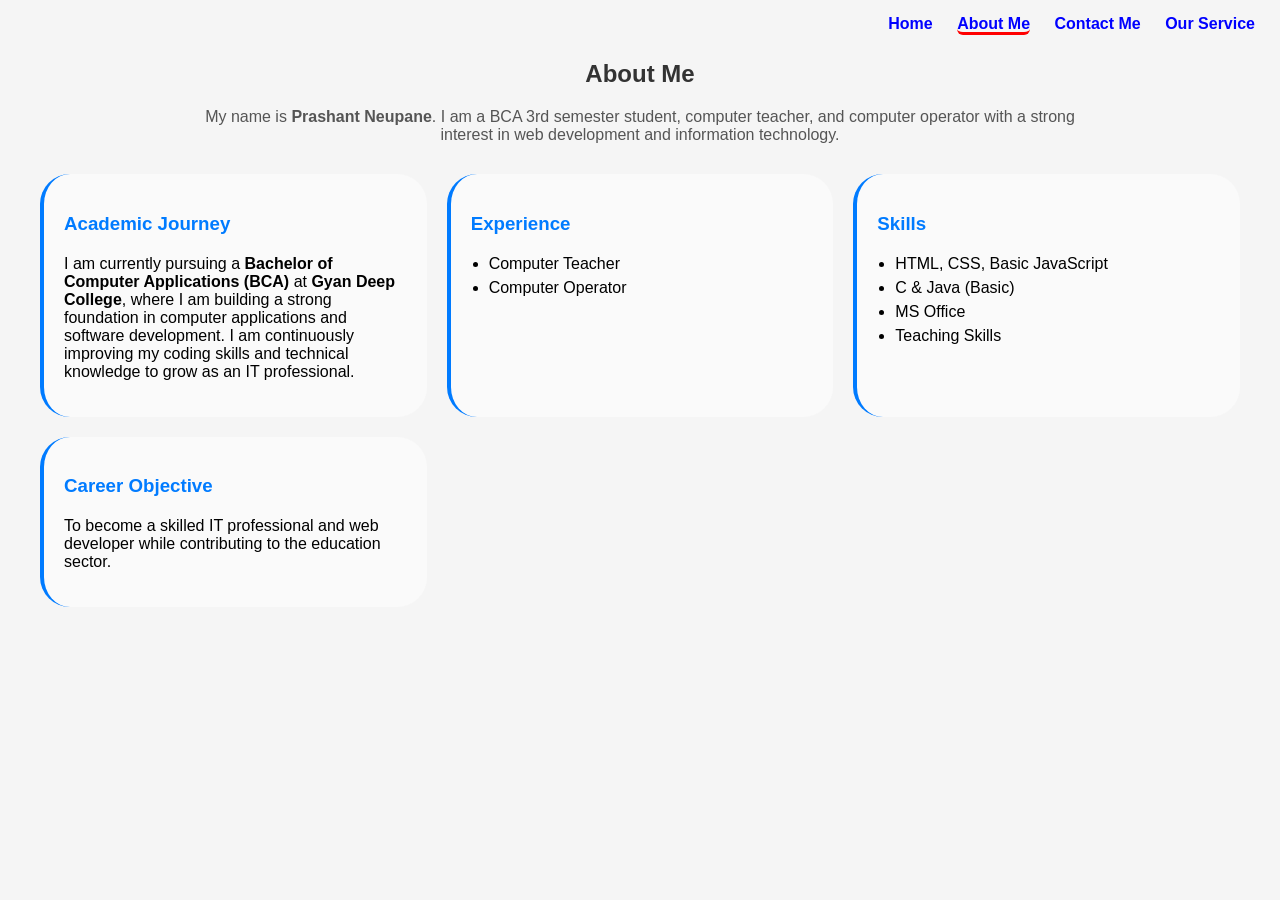
==== about.html @ ddacb440 "first commit" ====
<!DOCTYPE html>
<html lang="en">
<head>
    <meta charset="UTF-8">
    <meta name="viewport" content="width=device-width, initial-scale=1.0">
    <title>About Me</title>
    <link rel="stylesheet" href="style.css">
</head>
<header>
       <a href="index.html"target="_blank">Home</a>
        <a href="about.html"class="active"target="_blank" >About Me</a>
        <a href="contact.html" target="_blank"> Contact Me</a>
        <a href="services.html" target="_blank"> Our Service</a>
</header>
<body>
<section class="about-container">
    <h1>About Me</h1>


    <p class="intro">
        My name is <strong>Prashant Neupane</strong>. I am a BCA 3rd semester student,
        computer teacher, and computer operator with a strong <br> interest in web development
        and information technology.
    </p>

    <div class="about-grid">

        <div class="box">
            <h3>Academic Journey</h3>
           <p>I am currently pursuing a<strong> Bachelor of Computer Applications (BCA)</strong> at <strong>Gyan Deep College</strong>,
            where I am building a strong foundation in computer applications and software development. I am continuously improving my coding skills and technical knowledge to grow as an IT professional.</p>
        </div>

        <div class="box">
            <h3>Experience</h3>
            <ul>
                <li>Computer Teacher </li>
                <li>Computer Operator</li>
            </ul>
        </div>

        <div class="box">
            <h3>Skills</h3>
            <ul>
                <li>HTML, CSS, Basic JavaScript</li>
                <li>C & Java (Basic)</li>
                <li>MS Office</li>
                <li>Teaching Skills</li>
            </ul>
        </div>

        <div class="box">
            <h3>Career Objective</h3>
            <p>
                To become a skilled IT professional and web developer
                while contributing to the education sector.
            </p>
        </div>

    </div>
</section>

</body>
</html>
---- style.css ----
/* For index */
 body {
            font-family: Arial, sans-serif;
            margin: 0;
            padding: 0;
            background: #f5f5f5;
          
        }
        header{
            padding:15px;
            text-align:right;
            position:fixed;
            top:0;
            left:0;
            right:0;
        }
        
       header a:hover{
    color: green;
    font-size: 20px;
}
        header a{
            color:blue;
            margin:0 10px;
            text-decoration:none;
            font-weight:bold;
        }
       

         a.active {
  border-bottom: 3px solid red;
  border-radius: 6px;
}
    
        .container {
 margin: auto;
     max-width: 1000px;
    padding: 40px;
    border-radius: 10px;
   
}
        .name-box {
            text-align: center;
            margin-top: 10px;
        }
        .name-box h1{
            color: orangered;
        }
        .name-box p{
            color: #007BFF;
        }
        .profile-img {
            width: 180px;
            height: 180px;
            border-radius: 50%;
            object-fit: cover;
            display: block;
            margin: auto;
            border: 4px solid #333;
        }
        footer {
            text-align: center;
            margin-top: 20px;
            padding: 10px;
            background: #333;
            color: white
        }
        .shortname{
            color: #007bff;
           font-size: 30px;
           font-weight: bold;
          background-color: wheat;
           width: 80px;
            height: 40px;
            border-radius: 50%;
             text-align: center;
             
        } 

/* For Contact */
        .header h2{
            font-size: 36px;
            font-weight: bold;
            color: #1e40af;
            
        }
        .header p{
            font-size: 16px;
            color: #555;
            max-width: 600px;
            margin: 0 auto;
           
        }
         .header{
            width: 100%;
           text-align: center;
           padding: 30px 10px;
        }
   

/* CONTACT SECTION */
.contact-section {
    display: flex;
    justify-content: center;
    gap: 50px;
    padding: 50px;
    flex-wrap: wrap;
}
.contact-left h2 {
    margin-top: 0;
    margin-bottom: 20px;
}

/* LEFT CARD */
.contact-left {
    background: white;
    padding: 30px;
    border-radius: 15px;
    box-shadow: 0 5px 15px rgba(0, 0, 0, 0.15);
    display: flex;
    flex-direction: column;
    align-items: center;
    min-width: 300px;
}

/* EMAIL BOX */
.email {
    display: inline-flex;
    background: #fff;
    padding: 10px 15px;
    border-radius: 8px;
    box-shadow: 0 2px 6px red;
    gap: 15px;
    text-decoration: none;
    color: black;
    cursor: pointer;
    margin-bottom: 30px;
    width: 100%;
    transition: all 0.3s;
}

.email:hover {
    transform: translateY(-5px);
    box-shadow: 0 5px 10px red;
}

.fa-envelope {
    background-color: #5b6dfc;
    color: white;
    padding: 15px;
    border-radius: 12px;
    font-size: 20px;
}

/* SOCIAL ICONS */
.social {
    margin-top: 10px;
    display: flex;
    justify-content: center;
    align-items: center;
    position: relative;
    width: 100%;
}

.social a:nth-child(1) {
    position: absolute;
    left: 10px;
}

.social a:nth-child(2) {
    margin: auto;
}

.social a:nth-child(3) {
    position: absolute;
    right: 10px;
}

.social a i {
    font-size: 50px;
    transition: all 0.3s;
}

.fa-facebook {
    color:blue;
}

.fa-facebook:hover {
    transform: scale(1.2);
}

.fa-youtube {
    color: red;
    border-radius: 40%;
}

.fa-youtube:hover {
    transform: scale(1.2);
}

.fa-whatsapp {
    color: white;
    background-color: #25D366;
    border-radius: 10px;
}

.fa-whatsapp:hover {
    transform: scale(1.2);
}

/* RIGHT CARD FORM */
.contact-right {
    background: white;
    padding: 30px;
    border-radius: 15px;
    box-shadow: 0 5px 15px rgba(0, 0, 0, 0.15);
    min-width: 300px;
    flex: 1;
}

.contact-right h2 {
    margin-top: 0;
    margin-bottom: 20px;
}

.contact-right form input,
.contact-right form textarea {
    width: 100%;
    padding: 10px;
    margin-bottom: 15px;
    border-radius: 8px;
    border: 1px solid #ccc;
    font-size: 16px;
    box-sizing: border-box;
}

.contact-right form button {
    background-color: #5b6dfc;
    color: white;
    border: none;
    padding: 12px 20px;
    border-radius: 8px;
    font-size: 16px;
    cursor: pointer;
    transition: all 0.3s;
    width: 100%;
}

.contact-right form button:hover {
    background-color: #3d4db7;
}

/* RESPONSIVE FOR MOBILE */
@media (max-width: 768px) {
    .contact-section {
        flex-direction: column;
        align-items: center;
    }

    .social a:nth-child(1),
    .social a:nth-child(2),
    .social a:nth-child(3) {
        position: static;
        margin: 0 15px;
    }

    .social {
        justify-content: space-around;
    }
}

/* For About */

.about-container {

    margin: auto;

    padding: 40px;
    border-radius: 10px;
   
    text-align: center;
}

.about-container h1 {
    margin-bottom: 20px;
    color: #333;
}

.intro {
    margin-bottom: 30px;
    font-size: 16px;
    color: #555;
}

.about-grid {
    display: grid;
    grid-template-columns: repeat(auto-fit, minmax(300px, 3fr));
    gap: 20px;
}

.box {
    background: #fafafa;
    padding: 20px;
    border-radius: 30px;
    text-align: left;
    border-left: 4px solid #007BFF;
}

.box h3 {
    margin-bottom: 20px;
    color: #007BFF;
}

.box ul {
    padding-left: 18px;
}

.box ul li {
    margin-bottom: 6px;

}
/* For Service */

/* Section */
.services-section {
    padding: 80px 20px;
}

/* Header */
.headerservice {
    text-align: center;
    margin-bottom: 60px;
}

.headerservice h1 {
    font-size: 2.8rem;
    font-weight: 700;
    color: #111;
}

.headerservice p {
    font-size: 1.15rem;
    color: #555;
    max-width: 700px;
    margin: 15px auto 0;
}

/* Services */
.services-container {
    display: flex;
    justify-content: center;
    gap: 30px;
    flex-wrap: wrap;
}

/* Card */
.service-card {
    background: #fff;
    width: 320px;
    padding: 30px;
    border-radius: 8px;
    text-align: center;
    box-shadow: 0 4px 12px rgba(0,0,0,0.1);
}

.icon {
    font-size: 50px;
    margin-bottom: 18px;
}

.blue {
    color: #0275d8;
}

.green {
    color: #28a745;
}

.service-card h3 {
    font-size: 1.6rem;
    font-weight: 600;
    color: #333;
}

.service-card p {
    font-size: 1rem;
    color: #666;
    margin: 14px 0 22px;
}

/* Buttons */
.btn {
    display: inline-block;
    padding: 10px 24px;
    color: #fff;
    border-radius: 5px;
    text-decoration: none;
    font-weight: 600;
}

.blue-btn {
    background: #0275d8;
}

.green-btn {
    background: #28a745;
}

/* Why Section */
.why {
    margin: 60px auto 0;
    text-align: center;
    max-width: 900px;
}

.why h2 {
    font-size: 2rem;
    font-weight: 700;
    color: #222;
    margin-bottom: 20px;
}

.why p {
    font-size: 1rem;
    color: #444;
}

/* Features */
.features {
    margin-top: 40px;
    display: flex;
    justify-content: center;
    gap: 40px;
    flex-wrap: wrap;
    text-align: center;
}

.feature span {
    font-size: 36px;
    display: block;
}

.feature p {
    font-size: 1rem;
    color: #555;
    margin-top: 8px;
}

/* Responsive */
@media (max-width: 768px) {
    .service-card {
        width: 100%;
    }

    .header h1 {
        font-size: 2.2rem;
    }
}
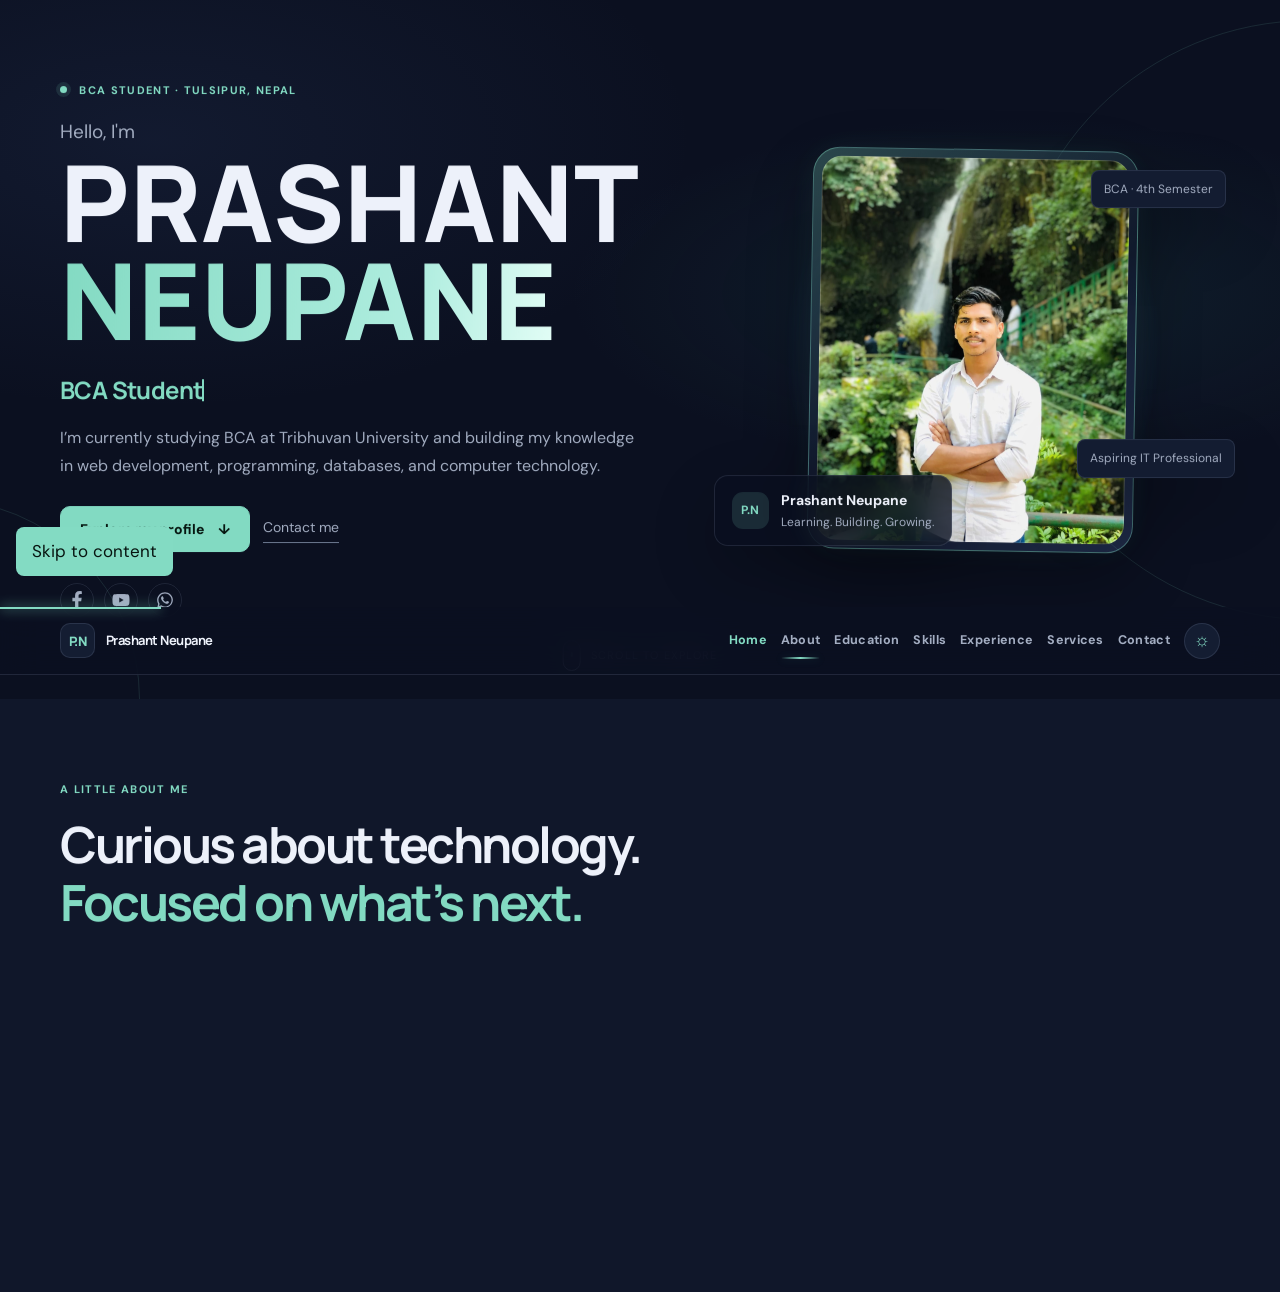
==== commit 1b974e01: "Update website" ====
--- a/about.html
+++ b/about.html
@@ -1,64 +1 @@
-<!DOCTYPE html>
-<html lang="en">
-<head>
-    <meta charset="UTF-8">
-    <meta name="viewport" content="width=device-width, initial-scale=1.0">
-    <title>About Me</title>
-    <link rel="stylesheet" href="style.css">
-</head>
-<header>
-       <a href="index.html"target="_blank">Home</a>
-        <a href="about.html"class="active"target="_blank" >About Me</a>
-        <a href="contact.html" target="_blank"> Contact Me</a>
-        <a href="services.html" target="_blank"> Our Service</a>
-</header>
-<body>
-<section class="about-container">
-    <h1>About Me</h1>
-
-
-    <p class="intro">
-        My name is <strong>Prashant Neupane</strong>. I am a BCA 3rd semester student,
-        computer teacher, and computer operator with a strong <br> interest in web development
-        and information technology.
-    </p>
-
-    <div class="about-grid">
-
-        <div class="box">
-            <h3>Academic Journey</h3>
-           <p>I am currently pursuing a<strong> Bachelor of Computer Applications (BCA)</strong> at <strong>Gyan Deep College</strong>,
-            where I am building a strong foundation in computer applications and software development. I am continuously improving my coding skills and technical knowledge to grow as an IT professional.</p>
-        </div>
-
-        <div class="box">
-            <h3>Experience</h3>
-            <ul>
-                <li>Computer Teacher </li>
-                <li>Computer Operator</li>
-            </ul>
-        </div>
-
-        <div class="box">
-            <h3>Skills</h3>
-            <ul>
-                <li>HTML, CSS, Basic JavaScript</li>
-                <li>C & Java (Basic)</li>
-                <li>MS Office</li>
-                <li>Teaching Skills</li>
-            </ul>
-        </div>
-
-        <div class="box">
-            <h3>Career Objective</h3>
-            <p>
-                To become a skilled IT professional and web developer
-                while contributing to the education sector.
-            </p>
-        </div>
-
-    </div>
-</section>
-
-</body>
-</html>+<!doctype html><html lang="en"><head><meta charset="utf-8"><meta name="viewport" content="width=device-width,initial-scale=1"><meta http-equiv="refresh" content="0;url=index.html#about"><title>About Prashant Neupane</title><link rel="canonical" href="https://prashant16.com.np/#about"></head><body><p>Continue to <a href="index.html#about">About Prashant Neupane</a>.</p></body></html>
